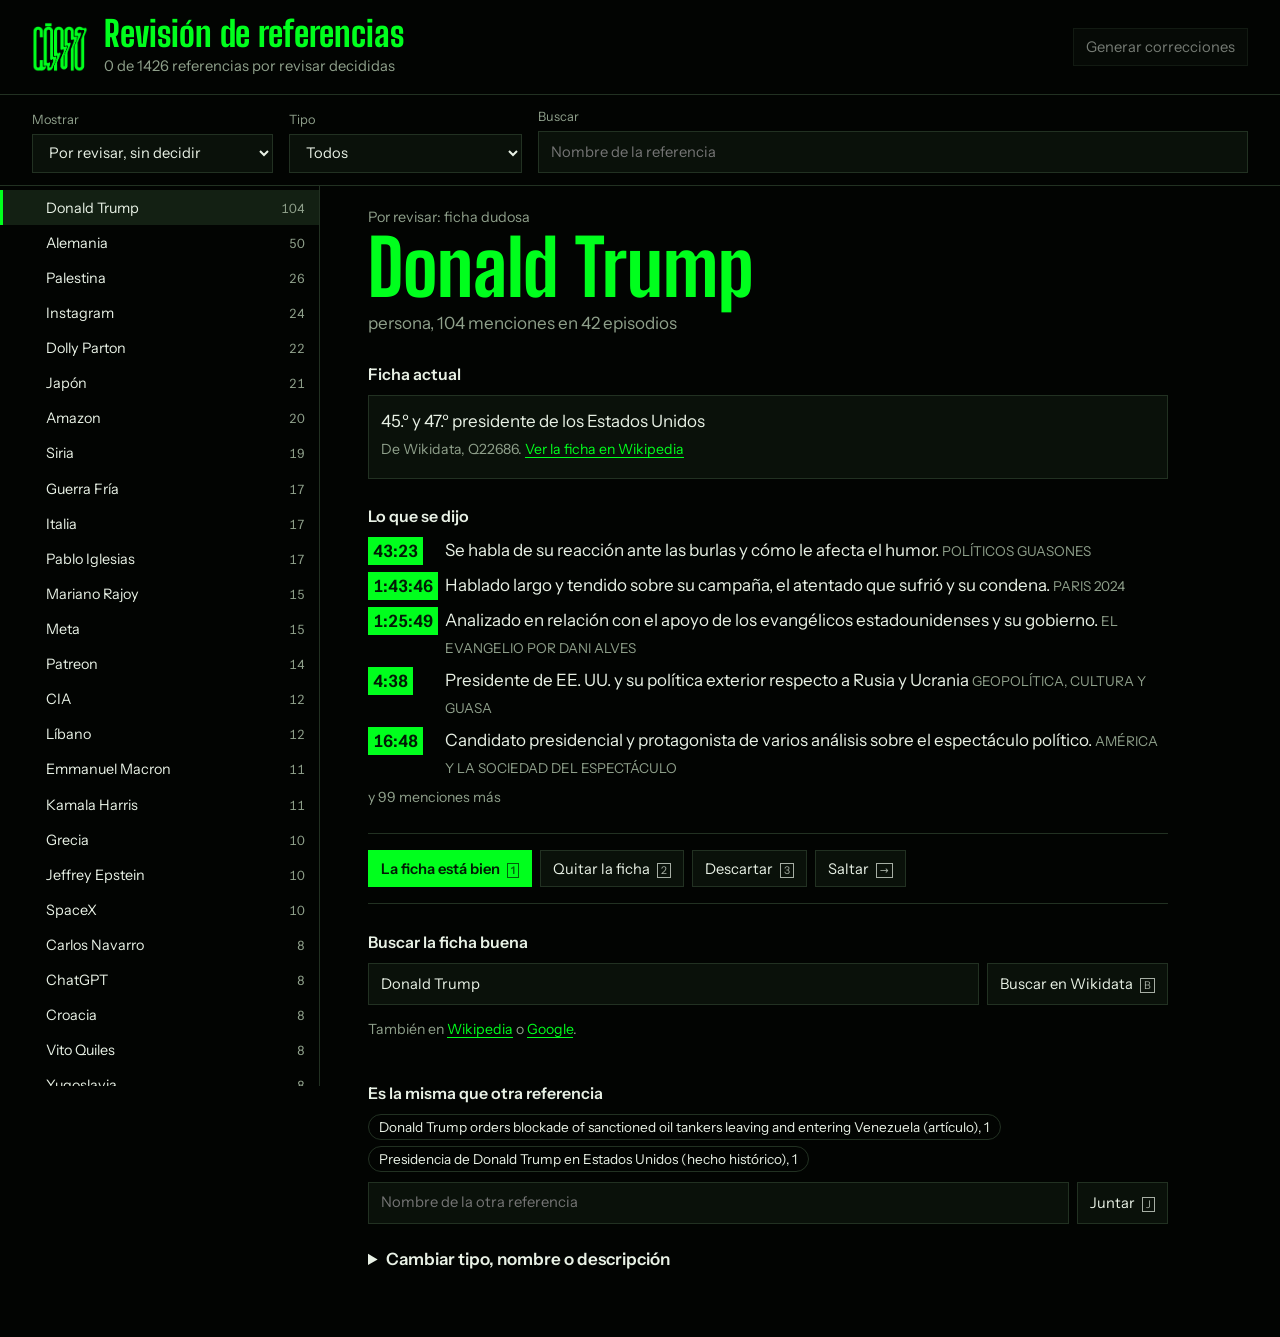
==== revisar.html @ 66c998d8 "Revisiones" ====
<!doctype html>
<html lang="es">
<head>
  <meta charset="utf-8">
  <meta name="theme-color" content="#020402">
  <meta name="viewport" content="width=device-width, initial-scale=1, viewport-fit=cover">
  <meta name="robots" content="noindex">
  <title>Revisión de referencias · Entendí la referencia del Cómo</title>
  <link rel="icon" href="data:image/svg+xml,<svg xmlns='http://www.w3.org/2000/svg' viewBox='0 0 100 100'><text y='.9em' font-size='90'>🔖</text></svg>">
  <link rel="preload" href="fuentes/big-shoulders-display-latin-800-normal.woff2" as="font" type="font/woff2" crossorigin>
  <link rel="stylesheet" href="css/revisar.css">
  <script type="module" src="js/revisar.js"></script>
</head>
<body>
  <header class="rv-cab">
    <a class="rv-logo" href="./" title="Volver a la web"><img src="img/logo.png" alt="Cómo" width="274" height="245"></a>
    <div class="rv-titulo">
      <h1>Revisión de referencias</h1>
      <p id="progreso">Cargando referencias…</p>
    </div>
    <button class="btn rv-generar" id="generar" type="button" disabled>Generar correcciones</button>
  </header>

  <div class="rv-filtros">
    <label>Mostrar
      <select id="f-estado">
        <option value="pendientes">Por revisar, sin decidir</option>
        <option value="sin-ficha">Por revisar sin ficha</option>
        <option value="dudosa">Por revisar con ficha dudosa</option>
        <option value="decididas">Ya decididas</option>
        <option value="todas">Todas las referencias</option>
      </select>
    </label>
    <label>Tipo
      <select id="f-tipo"><option value="">Todos</option></select>
    </label>
    <label class="rv-buscador">Buscar
      <input id="f-texto" type="search" placeholder="Nombre de la referencia" autocomplete="off">
    </label>
    <button class="btn" id="masivo" type="button" hidden></button>
  </div>

  <main class="rv-main">
    <details class="rv-cola" id="cola-plegable" open>
      <summary id="cola-resumen">Lista</summary>
      <ol id="cola"></ol>
    </details>
    <section class="rv-ficha" id="ficha" aria-live="polite"></section>
  </main>

  <datalist id="nombres"></datalist>

  <dialog class="rv-salida" id="salida" aria-labelledby="salida-titulo">
    <h2 id="salida-titulo">Correcciones</h2>
    <p id="salida-resumen"></p>
    <label class="rv-check" id="sobrantes-opcion" hidden>
      <input type="checkbox" id="quitar-sobrantes" checked>
      <span id="sobrantes-texto"></span>
    </label>
    <ol class="rv-pasos">
      <li>Copia el fichero o descárgalo.</li>
      <li><a id="enlace-github" target="_blank" rel="noopener">Abre data/correcciones.json en GitHub</a>, borra todo su contenido y pega el nuevo (o sube el descargado). Guarda con «Commit changes».</li>
      <li>En un par de minutos la web se publica de nuevo y estas referencias dejan de salir como «por revisar».</li>
    </ol>
    <div class="rv-salida-botones">
      <button class="btn rv-principal" id="copiar" type="button">Copiar</button>
      <button class="btn" id="descargar" type="button">Descargar correcciones.json</button>
      <button class="btn" id="cerrar-salida" type="button">Cerrar</button>
    </div>
    <textarea id="salida-json" readonly spellcheck="false" aria-label="Contenido del nuevo correcciones.json"></textarea>
    <p class="rv-nota">Tus decisiones se guardan en este navegador. Cuando la web ya se haya publicado con ellas,
      <button class="enlace" id="vaciar" type="button">vacía la lista de decisiones</button>.</p>
  </dialog>
</body>
</html>
---- css/revisar.css ----
/* Página de revisión (revisar.html). Usa los mismos tokens y componentes que la web. */
@import "fuentes.css";
@import "tokens.css";
@import "base.css";
@import "components.css";

body{max-width:none}
kbd{font-family:var(--sans);font-size:.72em;padding:0 .3em;margin-left:.35em;border:1px solid currentColor;opacity:.7}
.rv-meta{color:var(--muted);font-size:.88rem}
.rv-principal{background:var(--accent);color:var(--accent-ink);border-color:var(--accent);font-weight:600}
.rv-principal:hover{border-color:var(--text)}

/* Cabecera */
.rv-cab{display:flex;align-items:center;gap:1rem;padding:1rem clamp(1rem,3vw,2rem);border-bottom:1px solid var(--line)}
.rv-logo img{display:block;width:56px;height:auto}
.rv-titulo{flex:1;min-width:0}
.rv-titulo h1{font-family:var(--display);font-weight:800;font-size:clamp(1.6rem,3vw,2.2rem);line-height:1;margin:0;color:var(--accent)}
.rv-titulo p{margin:.25rem 0 0;color:var(--muted);font-size:.92rem}
.rv-generar:not(:disabled){background:var(--accent);color:var(--accent-ink);border-color:var(--accent);font-weight:600}
.rv-generar:disabled{opacity:.5;cursor:default}

/* Filtros */
.rv-filtros{display:flex;flex-wrap:wrap;align-items:end;gap:.75rem 1rem;padding:.75rem clamp(1rem,3vw,2rem);border-bottom:1px solid var(--line)}
.rv-filtros label{display:flex;flex-direction:column;gap:.25rem;font-size:.8rem;color:var(--muted)}
.rv-filtros input{font:inherit;font-size:.92rem;padding:.55rem .75rem;border:1px solid var(--line);background:var(--surface);color:var(--text);border-radius:0}
.rv-buscador{flex:1 1 14rem}
.rv-filtros #masivo{margin-left:auto}

/* Dos columnas: lista y ficha */
.rv-main{display:grid;grid-template-columns:20rem minmax(0,1fr);min-height:calc(100vh - 9rem)}
.rv-cola{border-right:1px solid var(--line);position:sticky;top:0;align-self:start;max-height:100vh;overflow-y:auto;overflow-x:hidden;min-width:0}
.rv-cola summary{display:none}
.rv-cola ol{list-style:none;margin:0;padding:.25rem 0}
.rv-cola li button{box-sizing:border-box;max-width:100%;display:grid;grid-template-columns:1.4rem minmax(0,1fr) auto;gap:.4rem;align-items:baseline;width:100%;text-align:left;
  padding:.4rem .9rem;background:none;border:0;border-left:3px solid transparent;color:var(--text);font:inherit;font-size:.9rem;cursor:pointer}
.rv-cola li button:hover{background:var(--surface)}
.rv-cola li button[aria-current="true"]{background:var(--surface-2);border-left-color:var(--accent)}
.rv-cola li button.hecha{color:var(--muted)}
.rv-marca{color:var(--accent);text-align:center}
.rv-cola-nombre{overflow:hidden;text-overflow:ellipsis;white-space:nowrap}
.rv-cola-n{color:var(--muted);font-size:.8rem;font-variant-numeric:tabular-nums}
.rv-vacio{padding:1rem;color:var(--muted)}

/* Ficha */
.rv-ficha{padding:1.25rem clamp(1rem,4vw,3rem) 4rem;max-width:56rem}
.rv-motivo{margin:0;color:var(--muted);font-size:.9rem}
.rv-nombre{font-family:var(--display);font-weight:800;font-size:clamp(2.6rem,7vw,4.8rem);line-height:.95;margin:.15rem 0 .4rem;color:var(--accent);overflow-wrap:anywhere}
.rv-datos{margin:0 0 1rem;color:var(--muted)}
.rv-ficha h3{font-size:1rem;font-weight:600;margin:1.6rem 0 .5rem}
.rv-actual{display:flex;gap:1rem;align-items:flex-start;padding:.75rem;background:var(--surface);border:1px solid var(--line)}
.rv-actual .rv-img{width:72px;height:96px;flex:none;background:var(--surface-2)}
.rv-actual p{margin:0 0 .3rem}
.rv-sin{color:var(--muted);margin:0}
.rv-dichos{list-style:none;padding:0;margin:0;display:grid;gap:.45rem}
.rv-dichos li{display:grid;grid-template-columns:4.2rem 1fr;gap:.6rem;align-items:baseline}
.rv-ep{color:var(--muted);font-size:.85rem}
.rv-mas{color:var(--muted);font-size:.88rem;display:block !important}

.rv-acciones{display:flex;flex-wrap:wrap;gap:.5rem;margin:1.5rem 0 .5rem;padding:1rem 0;border-top:1px solid var(--line);border-bottom:1px solid var(--line)}
.rv-decision{display:flex;flex-wrap:wrap;gap:.5rem 1rem;align-items:center;justify-content:space-between;padding:.6rem .8rem;background:var(--accent-soft);border-left:3px solid var(--accent)}
.rv-decision p{margin:0}
.rv-bloque{margin-top:1.4rem}
.rv-linea{display:flex;gap:.5rem;flex-wrap:wrap}
.rv-linea input,.rv-campos input,.rv-campos select{flex:1 1 14rem;font:inherit;font-size:.92rem;padding:.55rem .75rem;border:1px solid var(--line);background:var(--surface);color:var(--text);border-radius:0;min-width:0}
.rv-sugerencias{display:flex;flex-wrap:wrap;gap:.4rem;margin:0 0 .6rem}
.rv-sugerencias .chip{white-space:normal;text-align:left;max-width:100%}
.rv-candidatos{display:grid;gap:.5rem;margin-top:.6rem}
.rv-candidato{display:grid;grid-template-columns:56px 1fr auto;gap:.8rem;align-items:center;padding:.5rem;border:1px solid var(--line)}
.rv-img{display:block;width:56px;height:56px;background:var(--surface-2);overflow:hidden}
.rv-img img{display:block;width:100%;height:100%;object-fit:cover}
.rv-candidato p{margin:0}
.rv-candidato span{color:var(--muted)}
.rv-editar summary{cursor:pointer;font-weight:600}
.rv-campos{display:grid;grid-template-columns:repeat(auto-fit,minmax(14rem,1fr));gap:.75rem;margin-top:.5rem}
.rv-campos label{display:flex;flex-direction:column;gap:.25rem;font-size:.85rem;color:var(--muted)}
.rv-fin{padding:3rem 0}
.rv-fin h2{font-family:var(--display);font-weight:800;font-size:2.4rem;margin:0 0 .5rem;color:var(--accent)}

/* Ventana con el fichero generado */
.rv-salida{width:min(52rem,calc(100vw - 2rem));max-height:calc(100vh - 2rem);background:var(--bg);color:var(--text);border:1px solid var(--accent);padding:1.25rem 1.5rem}
.rv-salida::backdrop{background:rgba(0,0,0,.75)}
.rv-salida h2{font-family:var(--display);font-weight:800;font-size:2rem;margin:0 0 .4rem;color:var(--accent)}
.rv-pasos{padding-left:1.2rem;line-height:1.5}
.rv-check{display:flex;gap:.5rem;align-items:flex-start;margin:.6rem 0}
.rv-salida-botones{display:flex;flex-wrap:wrap;gap:.5rem;margin:.8rem 0}
.rv-salida textarea{width:100%;height:16rem;font:.8rem/1.4 ui-monospace,Menlo,Consolas,monospace;background:var(--surface);color:var(--text);border:1px solid var(--line);padding:.6rem;resize:vertical}
.rv-nota{font-size:.88rem;color:var(--muted)}

@media (max-width:860px){
  .rv-main{grid-template-columns:minmax(0,1fr)}
  .rv-cola{position:static;max-height:none;border-right:0;border-bottom:1px solid var(--line)}
  .rv-cola summary{display:block;padding:.7rem clamp(1rem,3vw,2rem);cursor:pointer;font-weight:600}
  .rv-cola ol{max-height:45vh;overflow:auto}
  .rv-cab{flex-wrap:wrap}
  .rv-generar{width:100%}
  kbd{display:none}
  .rv-candidato{grid-template-columns:48px 1fr}
  .rv-candidato button{grid-column:1 / -1}
}
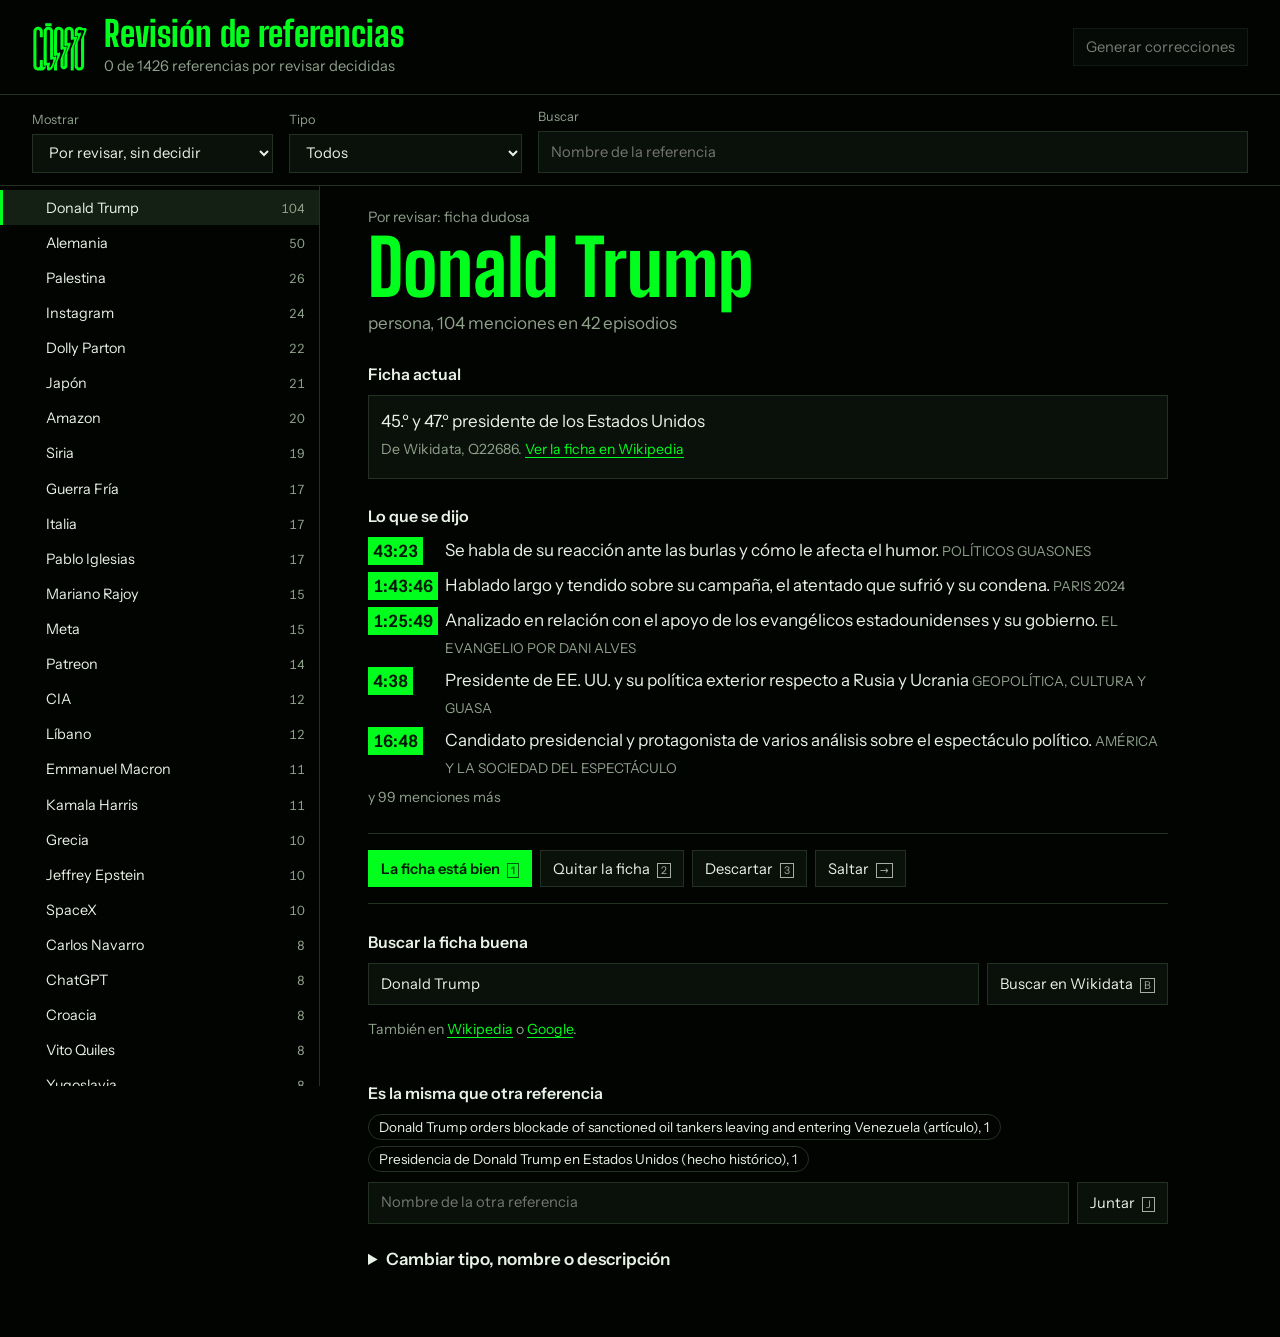
==== commit ded4c127: "Cambios en el logo" ====
--- a/revisar.html
+++ b/revisar.html
@@ -13,7 +13,7 @@
 </head>
 <body>
   <header class="rv-cab">
-    <a class="rv-logo" href="./" title="Volver a la web"><img src="img/logo.png" alt="Cómo" width="274" height="245"></a>
+    <a class="rv-logo" href="./" title="Volver a la web"><img src="img/logo.svg" alt="Cómo" width="274" height="245"></a>
     <div class="rv-titulo">
       <h1>Revisión de referencias</h1>
       <p id="progreso">Cargando referencias…</p>
